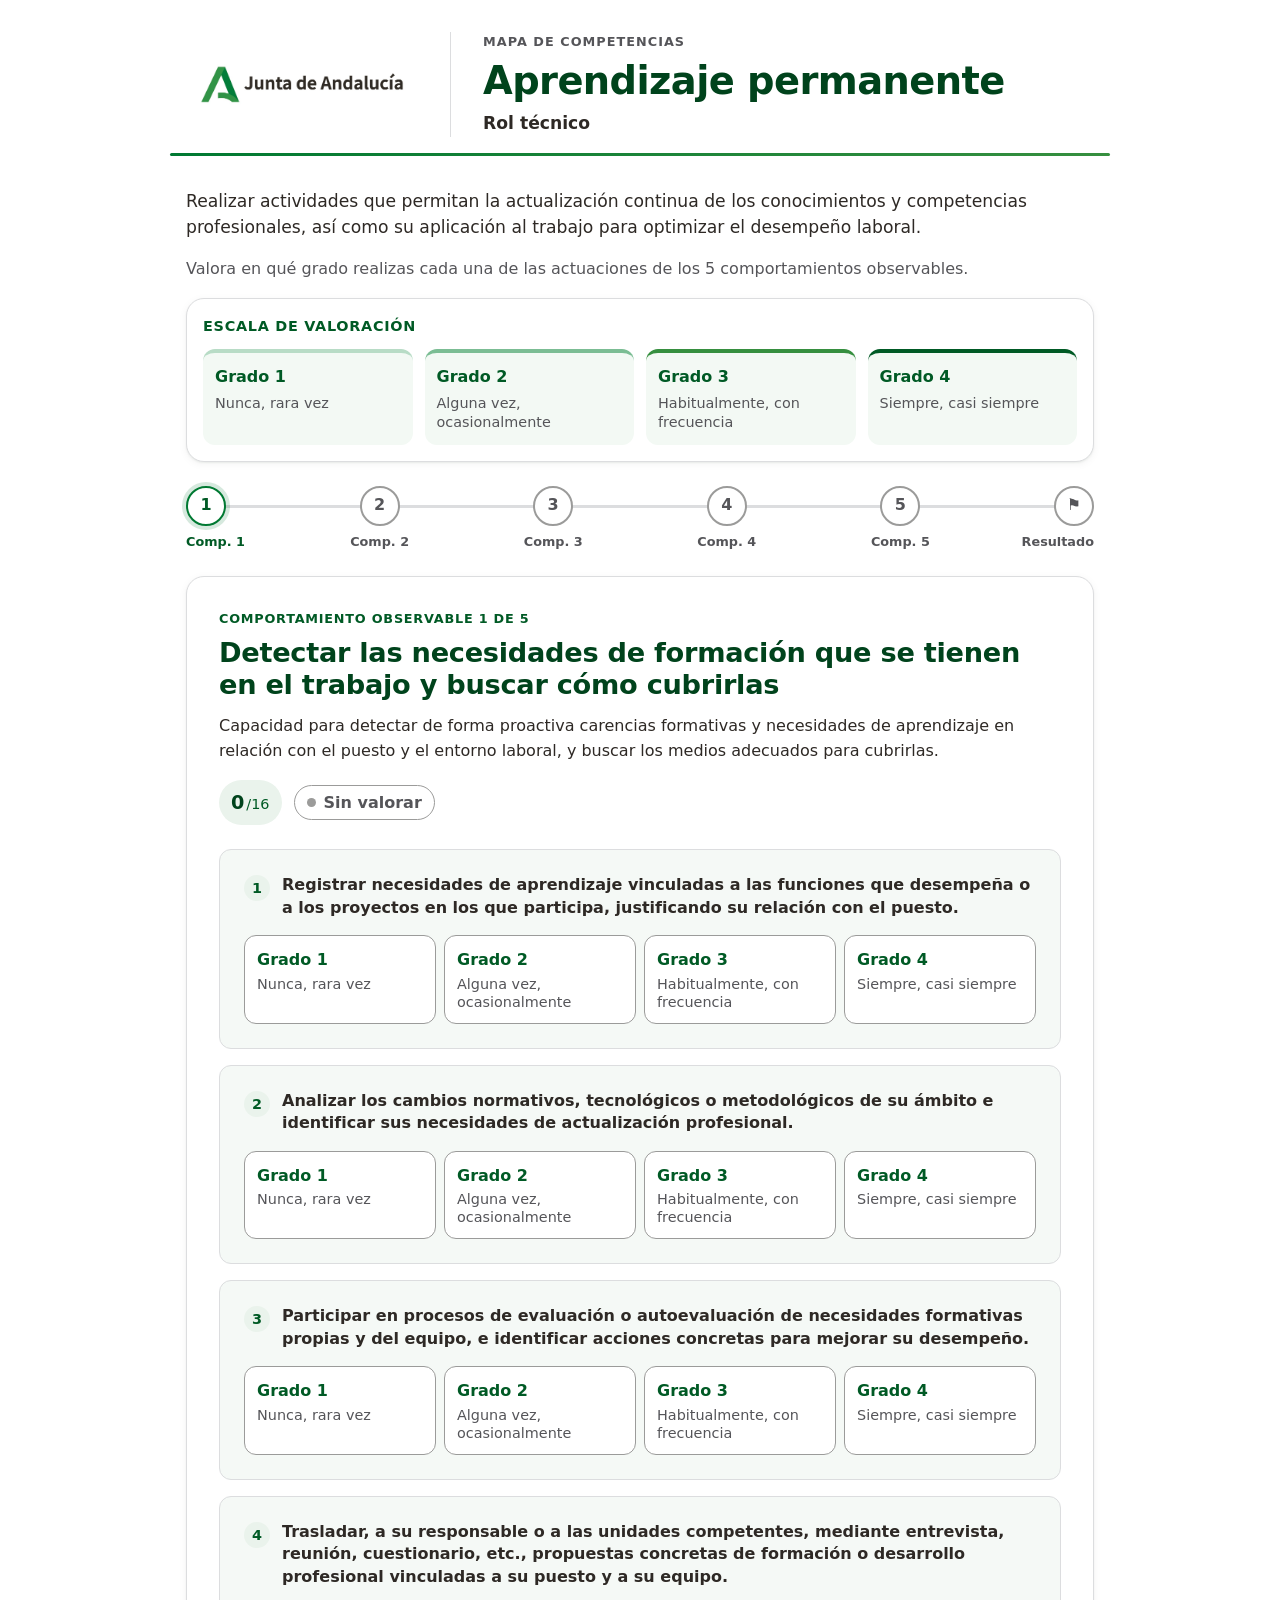
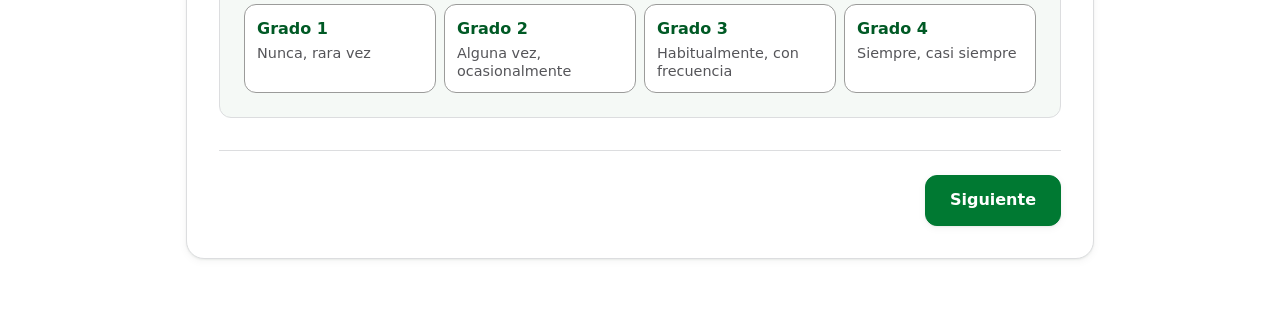
==== Aprendizaje permanente_Rol técnico/index.html @ 02ff3397 "Publicar rúbricas SCORM en GitHub Pages" ====
<!doctype html>
<html lang="es">
<head>
  <meta charset="utf-8"/>
  <meta name="viewport" content="width=device-width, initial-scale=1"/>
  <title>Rúbrica de autoevaluación de competencias</title>
  <link rel="stylesheet" href="css/styles.css"/>
  <script defer src="scripts/scorm.global.js"></script>
  <script defer src="scripts/scorm12_api.js"></script>
  <script defer src="scripts/jspdf.global.js"></script>
  <script defer src="scripts/app.js"></script>
</head>
<body>
  <a class="skip-link" href="#contenido">Saltar al contenido principal</a>

  <header class="site-header">
    <img class="site-logo" src="media/Logo-JuntaAndalucia.jpg" alt="Junta de Andalucía"/>
    <div class="site-heading">
      <p class="kicker" id="rb-competency"></p>
      <h1 id="rb-title">Rúbrica de autoevaluación</h1>
      <p class="rol"><span class="visually-hidden">Rol evaluado: </span><span id="rb-rol"></span></p>
    </div>
  </header>
  <hr class="header-rule"/>

  <main class="container" id="contenido">
    <section class="intro" aria-labelledby="intro-h">
      <h2 id="intro-h" class="visually-hidden">Instrucciones</h2>
      <p id="rb-definition" class="definition"></p>
      <p id="rb-instructions" class="muted"></p>
      <div class="legend">
        <p class="legend-title">Escala de valoración</p>
        <ul class="legend-list" id="rb-legend"></ul>
      </div>
    </section>

    <!-- Barra de progreso (la construye app.js) -->
    <nav class="stepper" id="stepper" aria-label="Progreso de la autoevaluación"></nav>

    <!-- Anuncio de cambio de paso para lectores de pantalla -->
    <p class="visually-hidden" id="wizard-status" aria-live="polite"></p>

    <!-- Pasos del asistente (los construye app.js) -->
    <form id="wizard" novalidate>
      <div id="steps"></div>
    </form>

    <div id="err" class="alert" role="alert" hidden></div>
  </main>
</body>
</html>
---- Aprendizaje permanente_Rol técnico/css/styles.css ----
/* css/styles.css — Rúbrica interactiva · Junta de Andalucía
   Asistente por pasos accesible (WCAG 2.1 AA). Sistema de diseño con escalas
   coherentes de espaciado y tipografía; selector de grado en segmentos táctiles. */

:root {
  /* ---- Color: paleta oficial Junta de Andalucía ----
     Decreto 218/2020 · Manual de Diseño Gráfico.
     Tríada esencial: Pantone 356 C, Pantone 7740 C, Pantone Black C.
     Complementaria: Pantone 322 C + Cool Grays. */
  --bg: #ffffff;
  --surface: #ffffff;
  --surface-2: #f5f9f6;          /* relleno suave alternativo (matiz del 356) */
  --text: #2e2925;               /* Pantone Black C — negro corporativo */
  --muted: #555559;              /* Cool Gray 11 C — AA sobre blanco y verde-soft */
  --border: #dcdddf;             /* gris frío suave (degradado de Cool Gray 3) */
  --border-strong: #9b9b9a;      /* Cool Gray 7 C */
  --danger: #a3231b;
  --danger-soft: #fdeceb;

  --verde-junta: #007932;        /* Pantone 356 C — verde corporativo principal */
  --verde-junta-2: #368f3f;      /* Pantone 7740 C — segundo verde (acentos) */
  --verde-junta-dark: #005a25;   /* degradado oscuro del 356 — texto/títulos (AA) */
  --verde-junta-deep: #00431c;   /* degradado más oscuro — titulares */
  --verde-junta-soft: #eaf3ec;   /* relleno de panels/badges (matiz del 356) */
  --verde-junta-tint: #f3f9f4;   /* relleno aún más suave */
  --teal: #007078;               /* Pantone 322 C — acento complementario (uso mínimo) */
  --on-verde: #ffffff;

  --focus: #2e2925;              /* Pantone Black C — foco de alto contraste y de marca */

  /* ---- Espaciado (escala 4) ---- */
  --sp-1: 4px;
  --sp-2: 8px;
  --sp-3: 12px;
  --sp-4: 16px;
  --sp-5: 24px;
  --sp-6: 32px;
  --sp-7: 48px;
  --sp-8: 64px;

  /* ---- Tipografía ---- */
  --font: system-ui, -apple-system, "Segoe UI", Roboto, Ubuntu, "Helvetica Neue", Arial, sans-serif;
  --fs-eyebrow: .8rem;
  --fs-small: .9rem;
  --fs-body: 1rem;
  --fs-lead: 1.075rem;
  --fs-h3: clamp(1.05rem, 1.4vw, 1.2rem);
  --fs-h2: clamp(1.35rem, 2.2vw, 1.7rem);
  --fs-h1: clamp(1.75rem, 3.4vw, 2.4rem);
  --fs-kpi: clamp(2.75rem, 6vw, 3.75rem);

  /* ---- Forma y elevación ---- */
  --radius-sm: 8px;
  --radius: 12px;
  --radius-lg: 18px;
  --radius-pill: 999px;
  --elev-1: 0 1px 2px rgba(0, 40, 15, .06), 0 2px 8px rgba(0, 40, 15, .05);
  --elev-2: 0 4px 12px rgba(0, 40, 15, .08), 0 12px 32px rgba(0, 40, 15, .07);
  --ring: 0 0 0 4px rgba(0, 121, 50, .16);
}

* { box-sizing: border-box; }

html { scroll-behavior: smooth; }

html, body {
  margin: 0;
  background: var(--bg);
  color: var(--text);
  font-family: var(--font);
  font-size: 16px;
  line-height: 1.55;
  -webkit-font-smoothing: antialiased;
  text-rendering: optimizeLegibility;
}

.container {
  max-width: 940px;
  margin: 0 auto;
  padding: 0 var(--sp-4) var(--sp-8);
}

/* --- Utilidades --- */
.visually-hidden {
  position: absolute !important;
  width: 1px; height: 1px;
  margin: -1px; padding: 0; border: 0;
  clip: rect(0 0 0 0);
  clip-path: inset(50%);
  overflow: hidden;
  white-space: nowrap;
}
.muted { color: var(--muted); }
.small { font-size: var(--fs-small); }

/* --- Foco visible global --- */
:focus-visible {
  outline: 3px solid var(--focus);
  outline-offset: 2px;
  border-radius: 4px;
}

/* --- Enlace de salto --- */
.skip-link {
  position: absolute;
  left: -999px; top: 0;
  z-index: 1000;
  background: var(--verde-junta);
  color: var(--on-verde);
  padding: var(--sp-3) var(--sp-4);
  border-radius: 0 0 var(--radius-sm) 0;
  font-weight: 600;
}
.skip-link:focus { left: 0; }

/* ===================== Cabecera ===================== */
.site-header {
  display: flex;
  flex-wrap: wrap;
  align-items: center;
  gap: var(--sp-5) var(--sp-6);
  max-width: 940px;
  margin: 0 auto;
  padding: var(--sp-6) var(--sp-4) var(--sp-4);
}
/* Área de protección del logotipo (manual de identidad): aire a su alrededor.
   align-self:center lo centra verticalmente respecto al bloque .site-heading. */
.site-logo { width: 232px; max-width: 66vw; height: auto; align-self: center; }
.site-heading {
  flex: 1 1 320px;
  padding-left: var(--sp-6);
  border-left: 1.5px solid var(--border);
}
.kicker {
  margin: 0 0 var(--sp-2);
  color: var(--muted);
  font-size: var(--fs-eyebrow);
  font-weight: 700;
  text-transform: uppercase;
  letter-spacing: .08em;
}
.site-header h1 {
  margin: 0;
  color: var(--verde-junta-deep);
  font-size: var(--fs-h1);
  line-height: 1.1;
  letter-spacing: -.015em;
}
.rol {
  margin: var(--sp-2) 0 0;
  font-size: var(--fs-lead);
  font-weight: 600;
  color: var(--text);
}
.header-rule {
  max-width: 940px;
  margin: 0 auto;
  height: 3px;
  border: 0;
  border-radius: var(--radius-pill);
  /* Acento institucional: los dos verdes corporativos (356 → 7740). */
  background: linear-gradient(90deg, var(--verde-junta), var(--verde-junta-2));
}

/* ===================== Intro / escala ===================== */
.intro { margin: var(--sp-6) 0 var(--sp-5); }
.definition {
  font-size: var(--fs-lead);
  margin: 0 0 var(--sp-4);
}

/* Leyenda de la escala: 4 tarjetas con acento verde graduado (claro → oscuro),
   que comunica visualmente la intensidad de cada grado. */
.legend {
  border: 1px solid var(--border);
  border-radius: var(--radius-lg);
  background: var(--surface);
  box-shadow: var(--elev-1);
  padding: var(--sp-4);
}
.legend-title {
  margin: 0 0 var(--sp-3);
  font-size: var(--fs-small);
  font-weight: 700;
  text-transform: uppercase;
  letter-spacing: .05em;
  color: var(--verde-junta-dark);
}
.legend-list {
  list-style: none;
  margin: 0; padding: 0;
  display: grid;
  grid-template-columns: repeat(4, 1fr);
  gap: var(--sp-3);
}
.legend-item {
  display: flex;
  flex-direction: column;
  gap: var(--sp-1);
  padding: var(--sp-3);
  border-radius: var(--radius);
  background: var(--verde-junta-tint);
  border-top: 4px solid var(--verde-junta);
}
.legend-item:nth-child(1) { border-top-color: #b8dcc6; }
.legend-item:nth-child(2) { border-top-color: #7bbd94; }
.legend-item:nth-child(3) { border-top-color: var(--verde-junta-2); }
.legend-item:nth-child(4) { border-top-color: var(--verde-junta-dark); }
.legend-grade { font-weight: 700; color: var(--verde-junta-dark); }
.legend-desc { color: var(--muted); font-size: var(--fs-small); line-height: 1.35; }

/* ===================== Barra de progreso (stepper) ===================== */
.stepper { margin: var(--sp-5) 0; }
.stepper-list {
  list-style: none;
  margin: 0; padding: 0 0 26px;      /* hueco inferior para las etiquetas ancladas */
  position: relative;
  display: flex;
  justify-content: space-between;    /* primer punto al borde izq., último al der. */
}
/* Línea de progreso: pista gris a lo ancho + relleno verde hasta el paso actual */
.stepper-list::before,
.stepper-list::after {
  content: "";
  position: absolute;
  top: 19px;
  height: 3px;
  border-radius: var(--radius-pill);
}
.stepper-list::before { left: 20px; right: 20px; background: var(--border); }
.stepper-list::after {
  left: 20px;
  width: calc((100% - 40px) * var(--progress, 0));
  background: var(--verde-junta);
  transition: width .2s ease;
}
.stepper-item {
  position: relative;
  z-index: 1;
  flex: 0 0 40px;
}
.stepper-btn {
  display: block;
  width: 40px;
  padding: 0;
  background: none;
  border: 0;
  cursor: pointer;
  color: var(--muted);
  font: inherit;
}
.stepper-dot {
  display: grid;
  place-items: center;
  width: 40px; height: 40px;
  border-radius: 50%;
  background: var(--surface);
  border: 2px solid var(--border-strong);
  color: var(--muted);
  font-weight: 700;
  transition: transform .15s ease, background .15s ease, border-color .15s ease;
}
.stepper-label {
  position: absolute;
  top: 46px;
  left: 50%;
  transform: translateX(-50%);
  white-space: nowrap;
  font-size: var(--fs-eyebrow);
  font-weight: 600;
  color: inherit;
}
.stepper-item:first-child .stepper-label { left: 0; transform: none; text-align: left; }
.stepper-item:last-child  .stepper-label { left: auto; right: 0; transform: none; text-align: right; }
.stepper-item.is-done .stepper-dot {
  background: var(--verde-junta);
  border-color: var(--verde-junta);
  color: var(--on-verde);
}
.stepper-item.is-current .stepper-dot {
  background: var(--surface);
  border-color: var(--verde-junta);
  color: var(--verde-junta-dark);
  box-shadow: var(--ring);
}
.stepper-item.is-current .stepper-btn,
.stepper-item.is-done .stepper-btn { color: var(--verde-junta-dark); }
.stepper-btn:focus-visible { outline: none; }
.stepper-btn:focus-visible .stepper-dot {
  outline: 3px solid var(--focus);
  outline-offset: 2px;
}

/* ===================== Paso / panel ===================== */
.panel {
  background: var(--surface);
  border: 1px solid var(--border);
  border-radius: var(--radius-lg);
  box-shadow: var(--elev-1);
  padding: var(--sp-6);
}
.step[hidden] { display: none; }

.step-header { margin-bottom: var(--sp-5); }
.step-eyebrow {
  margin: 0 0 var(--sp-2);
  color: var(--verde-junta-dark);
  font-size: var(--fs-eyebrow);
  font-weight: 700;
  text-transform: uppercase;
  letter-spacing: .06em;
}
.step-title {
  margin: 0;
  color: var(--verde-junta-deep);
  font-size: var(--fs-h2);
  line-height: 1.2;
  letter-spacing: -.01em;
}
.step-title:focus-visible { outline-offset: 4px; }
.step-desc {
  margin: var(--sp-3) 0 0;
  color: var(--text);
}

/* Puntuación del paso + nivel, alineados en una fila */
.step-score {
  display: flex;
  align-items: center;
  flex-wrap: wrap;
  gap: var(--sp-3);
  margin-top: var(--sp-4);
}
.score-pill {
  display: inline-flex;
  align-items: baseline;
  gap: 2px;
  padding: var(--sp-2) var(--sp-3);
  border-radius: var(--radius-pill);
  background: var(--verde-junta-soft);
  color: var(--verde-junta-deep);
  font-variant-numeric: tabular-nums;
}
.score-num { font-size: 1.2rem; font-weight: 600; }
.score-den { font-size: var(--fs-small); color: var(--verde-junta-dark); }
.step-note { margin: var(--sp-2) 0 0; color: var(--muted); max-width: 70ch; }

/* Badge de nivel */
.badge {
  display: inline-flex;
  align-items: center;
  gap: var(--sp-2);
  background: var(--surface);
  border: 1.5px solid var(--verde-junta);
  color: var(--verde-junta-dark);
  font-weight: 700;
  padding: var(--sp-2) var(--sp-3);
  border-radius: var(--radius-pill);
  line-height: 1.1;
}
.badge::before {
  content: "";
  width: 9px; height: 9px;
  border-radius: 50%;
  background: var(--verde-junta);
}
.badge.is-empty { border-color: var(--border-strong); color: var(--muted); }
.badge.is-empty::before { background: var(--border-strong); }
.badge-lg { font-size: var(--fs-lead); padding: var(--sp-3) var(--sp-4); }

/* ===================== Item (actuación) + segmentos ===================== */
.items { display: flex; flex-direction: column; gap: var(--sp-4); }
.item {
  margin: 0; padding: var(--sp-5);
  border: 1px solid var(--border);
  border-radius: var(--radius);
  background: var(--surface-2);
}
.item-legend {
  display: flex;
  align-items: flex-start;
  gap: var(--sp-3);
  margin: 0 0 var(--sp-4);
  font-weight: 600;
  line-height: 1.4;
  color: var(--text);
}
.item-index {
  flex: 0 0 auto;
  margin-top: 1px;
  display: grid;
  place-items: center;
  width: 26px; height: 26px;
  border-radius: 50%;
  background: var(--verde-junta-soft);
  color: var(--verde-junta-dark);
  font-size: var(--fs-small);
  font-weight: 700;
}

.segments {
  display: grid;
  grid-template-columns: repeat(4, 1fr);
  gap: var(--sp-2);
}
.seg { position: relative; margin: 0; cursor: pointer; display: flex; }
.seg input {
  position: absolute;
  opacity: 0;
  width: 1px; height: 1px;
  margin: 0;
}
.seg-body {
  flex: 1;               /* iguala la altura de los 4 segmentos de la fila */
  display: flex;
  flex-direction: column;
  align-items: flex-start;
  gap: 2px;
  min-height: 60px;
  padding: var(--sp-3);
  border: 1.5px solid var(--border-strong);
  border-radius: var(--radius);
  background: var(--surface);
  transition: border-color .12s ease, background .12s ease, box-shadow .12s ease;
}
.seg-grade { font-weight: 800; color: var(--verde-junta-dark); white-space: nowrap; }
.seg-desc { font-size: var(--fs-small); color: var(--muted); line-height: 1.25; }
.seg-check {
  position: absolute;
  top: var(--sp-2); right: var(--sp-2);
  display: grid; place-items: center;
  width: 20px; height: 20px;
  border-radius: 50%;
  background: var(--verde-junta);
  color: var(--on-verde);
  font-size: 13px; font-weight: 700;
  opacity: 0;
  transform: scale(.6);
  transition: opacity .12s ease, transform .12s ease;
}
.seg:hover .seg-body { border-color: var(--verde-junta-2); background: var(--verde-junta-tint); }
.seg input:checked + .seg-body {
  border-color: var(--verde-junta);
  background: var(--verde-junta-soft);
  box-shadow: inset 0 0 0 1.5px var(--verde-junta);
}
.seg input:checked + .seg-body .seg-check { opacity: 1; transform: scale(1); }
.seg input:focus-visible + .seg-body {
  outline: 3px solid var(--focus);
  outline-offset: 2px;
}

/* ===================== Navegación del paso ===================== */
.step-nav {
  display: flex;
  justify-content: space-between;
  gap: var(--sp-3);
  margin-top: var(--sp-6);
  padding-top: var(--sp-5);
  border-top: 1px solid var(--border);
}
.step-nav.end-only { justify-content: flex-end; }

/* ===================== Botones ===================== */
.btn {
  --btn-bg: var(--verde-junta);
  --btn-fg: var(--on-verde);
  --btn-bd: var(--verde-junta);
  display: inline-flex;
  align-items: center;
  gap: var(--sp-2);
  background: var(--btn-bg);
  border: 1.5px solid var(--btn-bd);
  color: var(--btn-fg);
  padding: var(--sp-3) var(--sp-5);
  border-radius: var(--radius);
  font: inherit;
  font-weight: 600;
  cursor: pointer;
  transition: background .12s ease, border-color .12s ease, transform .06s ease;
}
.btn:hover { --btn-bg: var(--verde-junta-dark); --btn-bd: var(--verde-junta-dark); }
.btn:active { transform: translateY(1px); }
.btn.primary { font-weight: 700; box-shadow: var(--elev-1); }
.btn-ghost {
  --btn-bg: transparent;
  --btn-fg: var(--verde-junta-dark);
  --btn-bd: var(--border-strong);
}
.btn-ghost:hover {
  --btn-bg: var(--verde-junta-soft);
  --btn-fg: var(--verde-junta-dark);
  --btn-bd: var(--verde-junta);
}
.btn[disabled] { opacity: .45; cursor: not-allowed; }
.btn[disabled]:active { transform: none; }
.btn-row { display: flex; gap: var(--sp-3); flex-wrap: wrap; margin: var(--sp-5) 0 var(--sp-3); }

/* ===================== Paso final: resultado ===================== */
.result-step { text-align: left; }
.result-hero {
  display: flex;
  align-items: center;
  flex-wrap: wrap;
  gap: var(--sp-5) var(--sp-6);
  margin: var(--sp-5) 0;
  padding: var(--sp-5);
  border-radius: var(--radius-lg);
  background: linear-gradient(135deg, var(--verde-junta-soft), var(--verde-junta-tint));
  border: 1px solid var(--verde-junta);
}
.result-figure { flex: 0 0 auto; }
.kpi {
  display: flex;
  align-items: baseline;
  gap: 2px;
  color: var(--verde-junta-deep);
  font-variant-numeric: tabular-nums;
  line-height: 1;
}
.kpi #global-score { font-size: var(--fs-kpi); font-weight: 800; letter-spacing: -.02em; }
.kpi-unit { font-size: 1.5rem; font-weight: 700; color: var(--verde-junta-dark); }
.result-verdict { flex: 1 1 260px; }
.result-verdict .note { margin: var(--sp-3) 0 0; color: var(--text); max-width: 62ch; }

.result-areas { display: flex; flex-direction: column; gap: var(--sp-2); margin-top: var(--sp-5); }
.result-area {
  display: flex;
  align-items: center;
  gap: var(--sp-3);
  flex-wrap: wrap;
  padding: var(--sp-3) var(--sp-4);
  border: 1px solid var(--border);
  border-radius: var(--radius);
  background: var(--surface);
}
.result-area-name { flex: 1 1 240px; font-weight: 600; }
.result-area .score-pill { flex: 0 0 auto; }

/* ===================== Estados ===================== */
#completado {
  margin-top: var(--sp-4);
  padding: var(--sp-4);
  border-radius: var(--radius);
  background: var(--verde-junta-soft);
  border: 1.5px solid var(--verde-junta);
  color: var(--verde-junta-deep);
  font-weight: 700;
  text-align: center;
}
.alert {
  margin-top: var(--sp-4);
  padding: var(--sp-4);
  border: 1.5px solid var(--danger);
  color: var(--danger);
  background: var(--danger-soft);
  border-radius: var(--radius);
}

/* ===================== Responsive ===================== */
@media (max-width: 720px) {
  .panel { padding: var(--sp-4); }
  .item { padding: var(--sp-4); }
  .legend-list { grid-template-columns: repeat(2, 1fr); }
  .stepper-label { display: none; }         /* deja solo los puntos numerados */
  .segments { grid-template-columns: repeat(2, 1fr); }
  .site-heading { border-left: 0; padding-left: 0; }
}
@media (max-width: 430px) {
  .segments { grid-template-columns: 1fr; }
  .seg-body { flex-direction: row; align-items: center; gap: var(--sp-3); min-height: 52px; }
  .seg-grade { flex: 0 0 auto; }
  .seg-desc { flex: 1 1 auto; }
  .seg-check { position: static; margin-left: auto; transform: scale(1); opacity: 0; }
  .seg input:checked + .seg-body .seg-check { opacity: 1; }
  .step-nav { flex-direction: column-reverse; }
  .step-nav .btn { width: 100%; justify-content: center; }
}

@media (prefers-reduced-motion: reduce) {
  html { scroll-behavior: auto; }
  * { transition: none !important; animation: none !important; }
}

/* ===================== Impresión (respaldo) ===================== */
@media print {
  .stepper, .step-nav, .btn-row, .skip-link { display: none !important; }
  .step[hidden] { display: block !important; }
  .panel { box-shadow: none; border: 1px solid #ccc; }
  body { background: #fff; color: #000; }
}
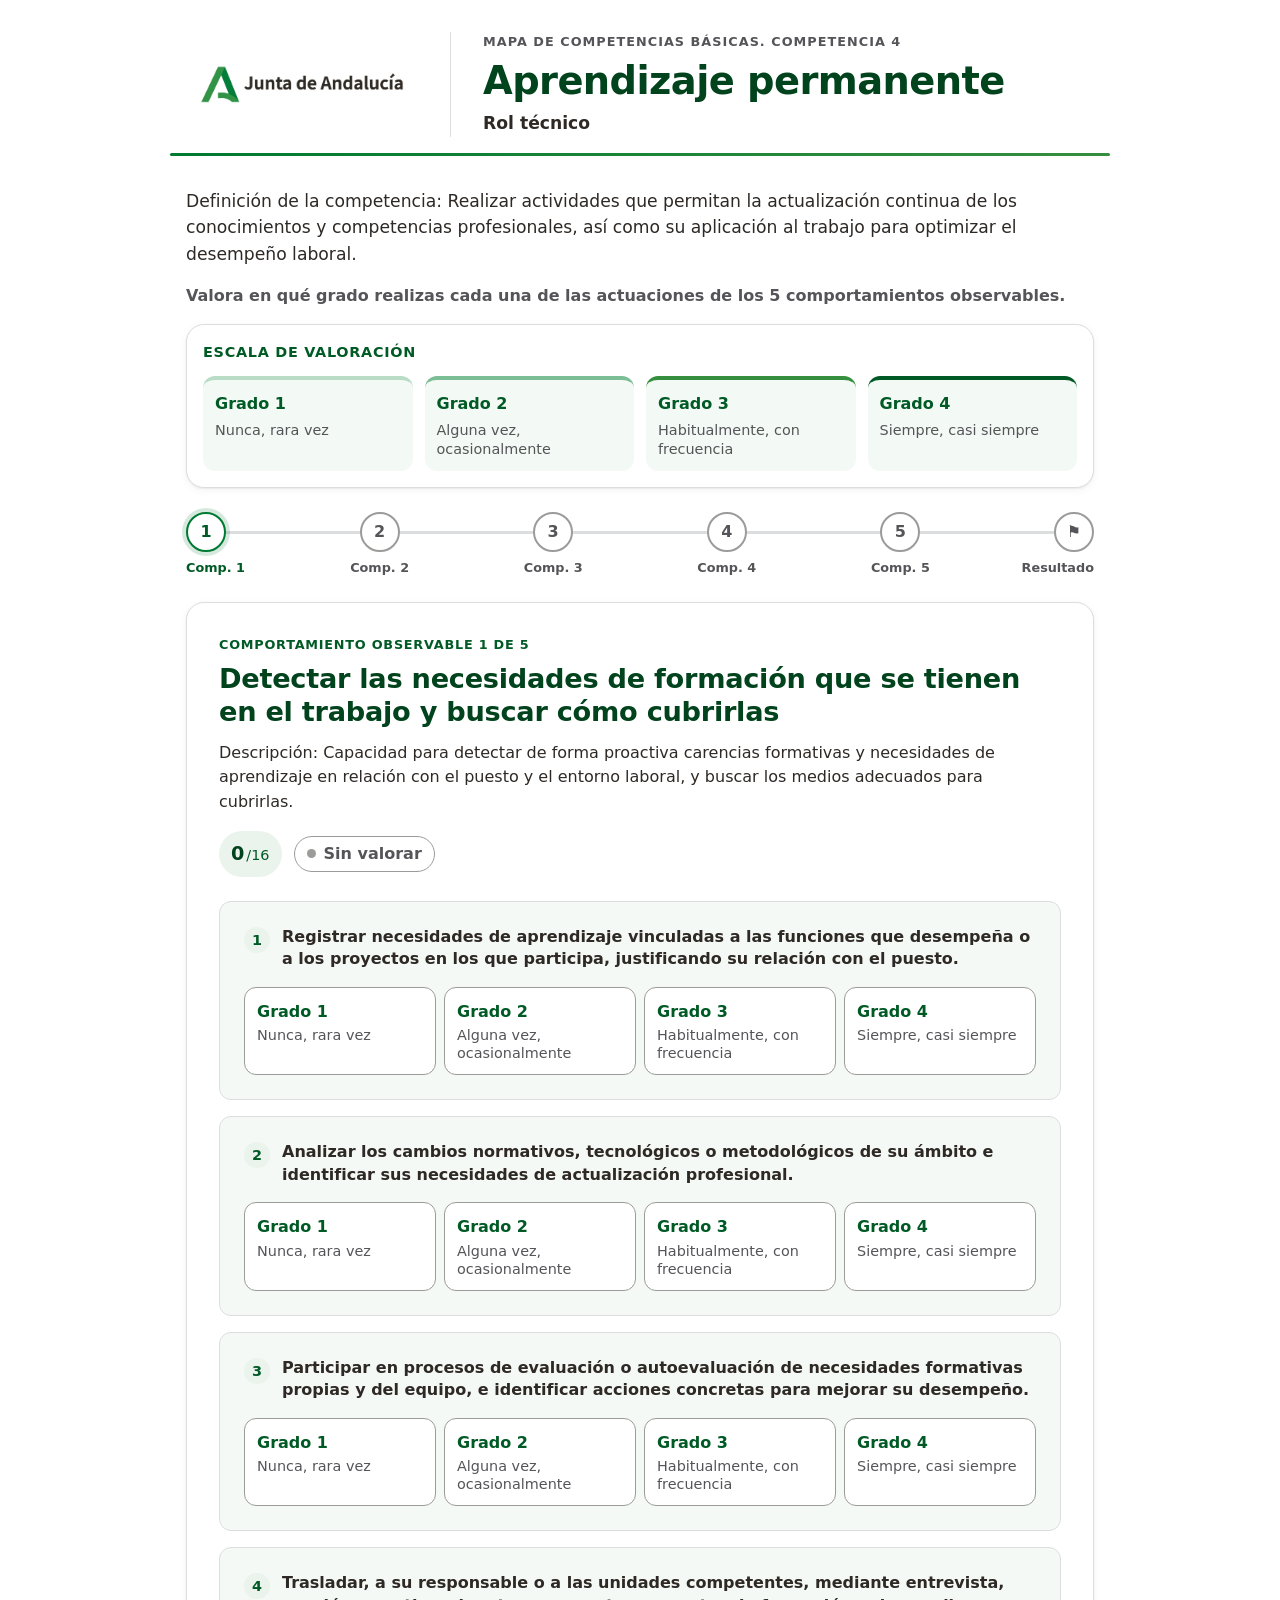
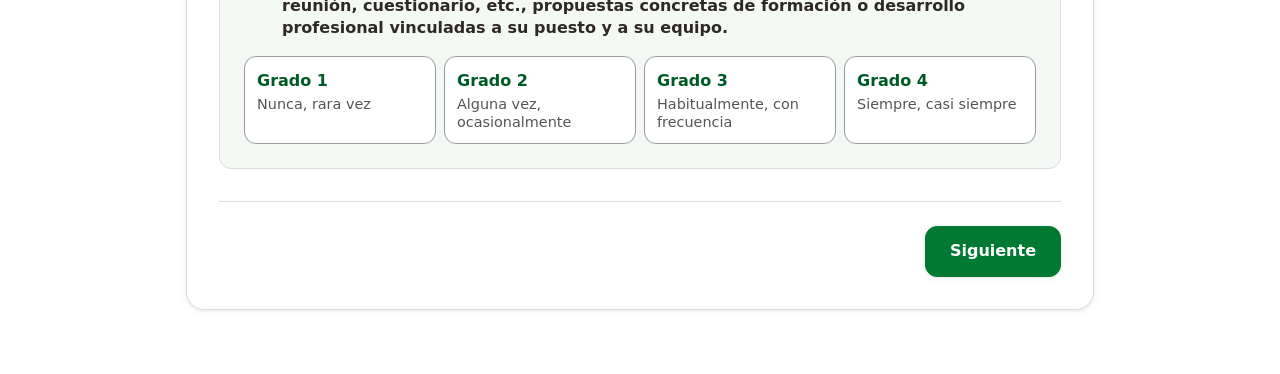
==== commit 33dba0f6: "Publicar Autoevaluación de Competencias Básicas (SCORM) en GitHub Pages" ====
--- a/Aprendizaje permanente_Rol técnico/index.html
+++ b/Aprendizaje permanente_Rol técnico/index.html
@@ -3,7 +3,7 @@
 <head>
   <meta charset="utf-8"/>
   <meta name="viewport" content="width=device-width, initial-scale=1"/>
-  <title>Rúbrica de autoevaluación de competencias</title>
+  <title>Autoevaluación de Competencias Básicas</title>
   <link rel="stylesheet" href="css/styles.css"/>
   <script defer src="scripts/scorm.global.js"></script>
   <script defer src="scripts/scorm12_api.js"></script>
@@ -17,7 +17,7 @@
     <img class="site-logo" src="media/Logo-JuntaAndalucia.jpg" alt="Junta de Andalucía"/>
     <div class="site-heading">
       <p class="kicker" id="rb-competency"></p>
-      <h1 id="rb-title">Rúbrica de autoevaluación</h1>
+      <h1 id="rb-title">Autoevaluación de Competencias Básicas</h1>
       <p class="rol"><span class="visually-hidden">Rol evaluado: </span><span id="rb-rol"></span></p>
     </div>
   </header>
